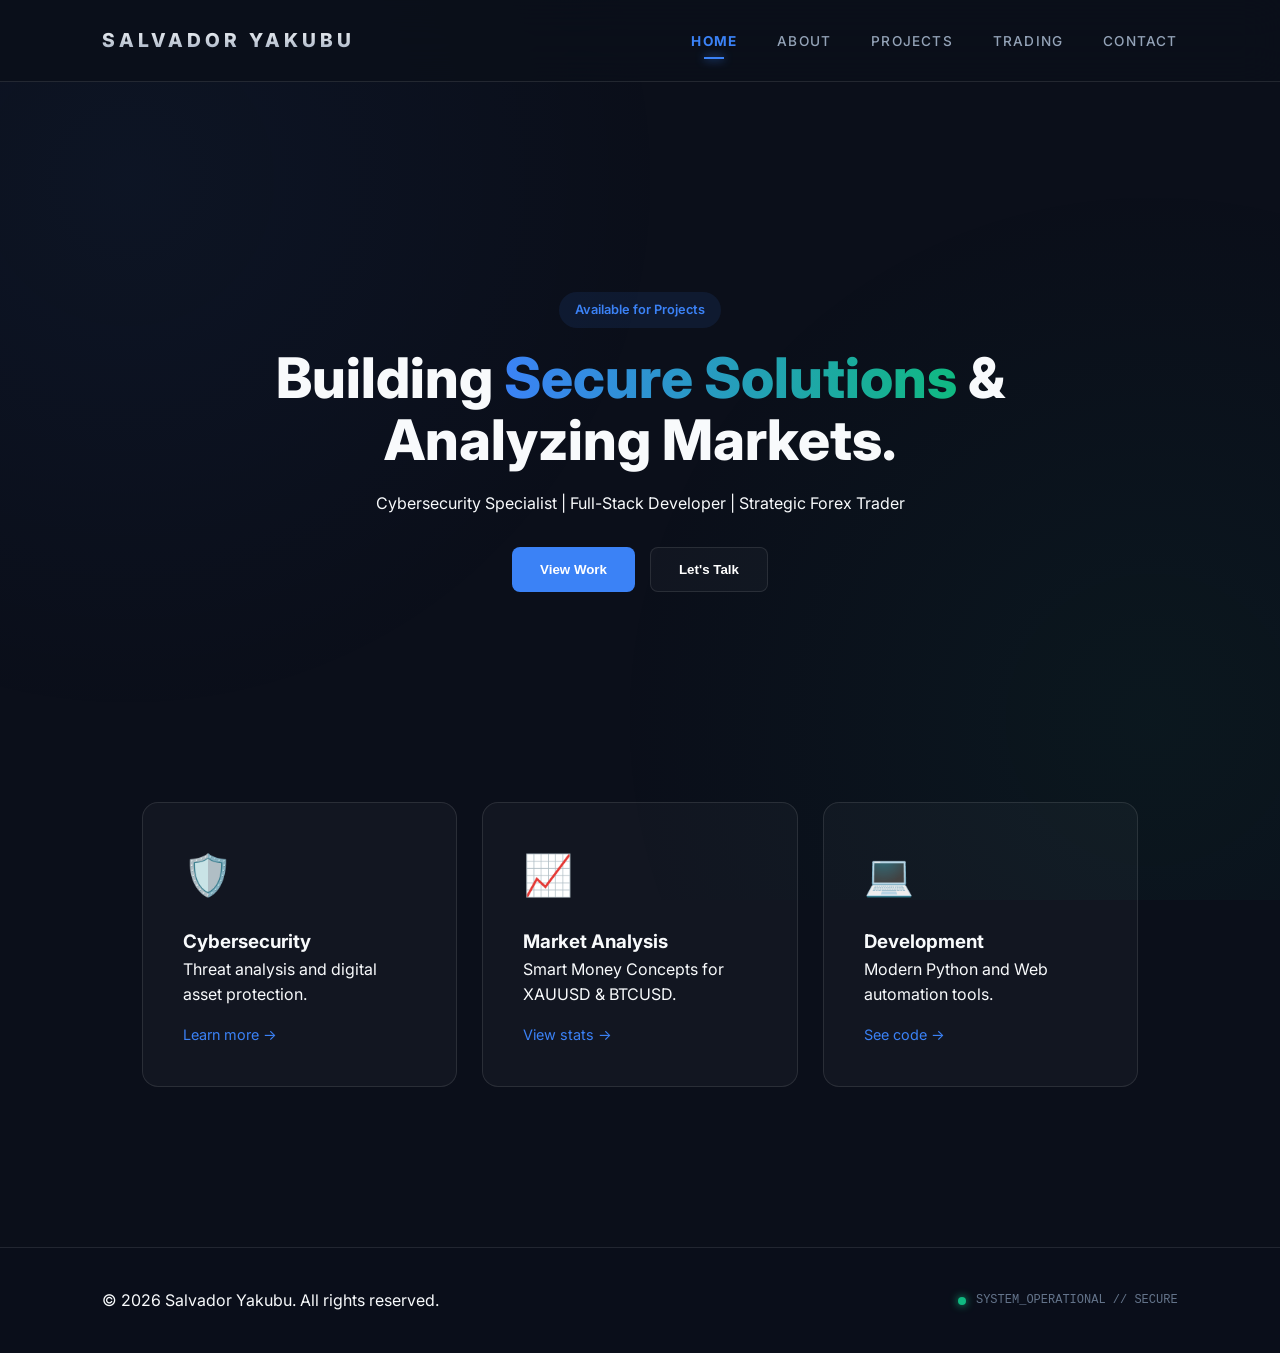
==== index.html @ 718bdae6 "Initial commit" ====
<!DOCTYPE html>
<html lang="en">
<head>
    <link rel="icon" type="image/png" href="favicon.png">
    <meta charset="UTF-8">
    <meta name="viewport" content="width=device-width, initial-scale=1.0">
    <title>Salvador Yakubu | Portfolio</title>
    
    <meta name="title" content="Salvador Yakubu | Cybersecurity & Forex Strategy">
    <meta name="description" content="Official portfolio of Salvador Yakubu. Cybersecurity student at Fed Uni Lafia, Python developer, and SMC Forex trader.">
    <meta name="keywords" content="Cybersecurity, Forex, SMC, Trading, Python, Salvador Yakubu, Federal University Lafia">
    <meta name="author" content="Salvador Yakubu">

    <meta property="og:type" content="website">
    <meta property="og:url" content="https://salvadoryakubu.github.io/">
    <meta property="og:title" content="Salvador Yakubu | Cyber-Trader Portfolio">
    <meta property="og:description" content="Building secure systems and analyzing market liquidity.">
    <meta property="og:image" content="https://salvadoryakubu.github.io/preview-image.jpg">

    <link rel="stylesheet" href="style.css">
    <link href="https://fonts.googleapis.com/css2?family=Inter:wght@300;400;600;800&display=swap" rel="stylesheet">
</head>
<body>

<nav class="glass-nav">
    <div class="logo" onclick="window.location.href='index.html'" style="cursor:pointer">
        <span class="logo-signature">SALVADOR YAKUBU</span>
    </div> 
    <div class="nav-container">
        <ul class="nav-menu">
            <li><a href="index.html" class="nav-link active">Home</a></li>
            <li><a href="about.html" class="nav-link">About</a></li>
            <li><a href="projects.html" class="nav-link">Projects</a></li>
            <li><a href="trading.html" class="nav-link">Trading</a></li>
            <li><a href="contact.html" class="nav-link">Contact</a></li>
        </ul>
    </div>
</nav>

<header class="hero">
    <div class="hero-content">
        <div class="badge">Available for Projects</div>
        <h1>Building <span class="gradient-text">Secure Solutions</span> & Analyzing Markets.</h1>
        <p>Cybersecurity Specialist | Full-Stack Developer | Strategic Forex Trader</p>
        <div class="hero-btns">
            <button onclick="window.location.href='projects.html'" class="btn-primary">View Work</button>
            <button onclick="window.location.href='contact.html'" class="btn-secondary">Let's Talk</button>
        </div>
    </div>
</header>

<section class="services">
    <div class="container">
        <div class="service-card" onclick="window.location.href='about.html'">
            <div class="icon">🛡️</div>
            <h3>Cybersecurity</h3>
            <p>Threat analysis and digital asset protection.</p>
            <span class="learn-more">Learn more →</span>
        </div>
        <div class="service-card" onclick="window.location.href='trading.html'">
           <div class="icon">📈</div>
           <h3>Market Analysis</h3>
           <p>Smart Money Concepts for XAUUSD & BTCUSD.</p>
           <span class="learn-more">View stats →</span>
        </div>
        <div class="service-card" onclick="window.location.href='projects.html'">
            <div class="icon">💻</div>
            <h3>Development</h3>
            <p>Modern Python and Web automation tools.</p>
            <span class="learn-more">See code →</span>
        </div>
    </div>
</section>

<footer>
    <div class="footer-content">
        <p>&copy; 2026 Salvador Yakubu. All rights reserved.</p>
        <div class="system-status">
            <span class="status-indicator"></span>
            <span class="status-text">SYSTEM_OPERATIONAL // SECURE</span>
        </div>
    </div>
</footer>

<script src="script.js"></script>
</body>
</html>
---- style.css ----
/* ==========================================================================
   1. CORE VARIABLES & RESET
   ========================================================================== */
:root {
    --primary: #3b82f6; /* Modern Blue */
    --accent: #10b981;  /* Trading Green */
    --bg: #0b0f1a;
    --text: #f8fafc;
    --glass: rgba(255, 255, 255, 0.03);
    --border: rgba(255, 255, 255, 0.1);
}

* { 
    margin: 0; 
    padding: 0; 
    box-sizing: border-box; 
}

body {
    background: var(--bg);
    color: var(--text);
    font-family: 'Inter', sans-serif;
    line-height: 1.6;
    overflow-x: hidden;
}

/* Sophisticated Background Gradient */
body::before {
    content: "";
    position: fixed;
    top: 0; left: 0; width: 100%; height: 100%;
    background: radial-gradient(circle at 10% 20%, rgba(59, 130, 246, 0.05) 0%, transparent 40%),
                radial-gradient(circle at 90% 80%, rgba(16, 185, 129, 0.05) 0%, transparent 40%);
    z-index: -1;
}
/* ==========================================================================
   2. REFINED MINIMALIST NAVIGATION (The "Cool" Version)
   ========================================================================== */
.glass-nav {
    display: flex; 
    justify-content: space-between; 
    align-items: center;
    padding: 20px 8%; 
    background: rgba(11, 15, 26, 0.8);
    backdrop-filter: blur(20px); 
    border-bottom: 1px solid var(--border);
    position: sticky; 
    top: 0; 
    z-index: 1000;
}
/* Update these in your style.css */

.logo {
    display: flex;
    align-items: center;
    padding: 5px 0;
    cursor: pointer;
}

.brand-logo {
    /* Increase height from 40px to 60px or 70px */
    height: 65px; 
    width: auto;
    display: block;
    object-fit: contain;
    /* This ensures no hidden black backgrounds from the browser */
    background: transparent !important; 
    transition: transform 0.3s ease;
}

.brand-logo:hover {
    transform: scale(1.1);
    filter: drop-shadow(0 0 10px rgba(59, 130, 246, 0.5));
}
.nav-menu {
    display: flex;
    gap: 40px; /* Increased spacing for that organized feel */
    list-style: none;
    align-items: center;
}

.nav-link {
    text-decoration: none;
    color: #94a3b8;
    font-size: 0.85rem;
    font-weight: 500;
    letter-spacing: 1.2px; /* Professional author spacing */
    text-transform: uppercase;
    position: relative;
    padding: 10px 0;
    transition: 0.3s ease;
}

.nav-link:hover {
    color: var(--text);
}

/* The Cool Active Indicator */
.nav-link::after {
    content: "";
    position: absolute;
    bottom: 0;
    left: 50%;
    width: 0;
    height: 2px;
    background: var(--primary);
    box-shadow: 0 0 10px var(--primary);
    transition: 0.3s ease;
    transform: translateX(-50%);
}

.nav-link.active {
    color: var(--primary);
    font-weight: 700;
}

.nav-link.active::after {
    width: 20px; /* Small, sharp indicator instead of a big button */
}

/* ==========================================================================
   UPDATED RESPONSIVE NAV (Mobile Fix)
   ========================================================================== */
@media (max-width: 768px) {
    .glass-nav {
        padding: 15px 5%;
    }
    .nav-menu {
        gap: 20px;
    }
    .nav-link {
        font-size: 0.7rem;
        letter-spacing: 0.5px;
    }
}
/* ==========================================================================
   3. HERO & GLOBAL COMPONENTS
   ========================================================================== */
.hero { height: 80vh; display: flex; align-items: center; justify-content: center; text-align: center; }
.hero-content { max-width: 800px; padding: 0 20px; }

.badge { 
    background: rgba(59, 130, 246, 0.1); color: var(--primary);
    padding: 8px 16px; border-radius: 20px; font-size: 0.8rem;
    display: inline-block; margin-bottom: 20px; font-weight: 600;
}

h1 { font-size: 3.5rem; line-height: 1.1; margin-bottom: 20px; font-weight: 800; }
.gradient-text { background: linear-gradient(90deg, #3b82f6, #10b981); -webkit-background-clip: text; -webkit-text-fill-color: transparent; }

.hero-btns { display: flex; gap: 15px; justify-content: center; margin-top: 30px; }
button { padding: 14px 28px; border-radius: 8px; font-weight: 600; cursor: pointer; transition: 0.3s; border: none; }

.btn-primary { background: var(--primary); color: white; }
.btn-primary:hover { transform: translateY(-3px); box-shadow: 0 10px 20px rgba(59, 130, 246, 0.3); }
.btn-secondary { background: var(--glass); color: white; border: 1px solid var(--border); }

/* Container & Header Basics */
.container { max-width: 1200px; margin: 0 auto; padding: 0 5%; }
.subpage .container { padding: 60px 5%; }
.page-header { text-align: center; margin-bottom: 50px; }

/* ==========================================================================
   4. SERVICES SECTION
   ========================================================================== */
.services .container { 
    display: grid; grid-template-columns: repeat(auto-fit, minmax(280px, 1fr)); 
    gap: 25px; padding: 0 8% 100px; 
}

.service-card {
    background: var(--glass); border: 1px solid var(--border);
    padding: 40px; border-radius: 16px; cursor: pointer; transition: 0.3s;
}

.service-card:hover { 
    background: rgba(255, 255, 255, 0.05); 
    border-color: var(--primary);
    transform: translateY(-5px);
}

.icon { font-size: 2.5rem; margin-bottom: 20px; }
.learn-more { color: var(--primary); font-size: 0.9rem; margin-top: 15px; display: block; }

/* ==========================================================================
   5. TRADING SECTION
   ========================================================================== */
.trading-grid {
    display: grid;
    grid-template-columns: 2fr 1fr;
    gap: 30px;
}

.chart-card, .strategy-card {
    background: var(--glass);
    border: 1px solid var(--border);
    border-radius: 16px;
    padding: 20px;
    backdrop-filter: blur(10px);
}

.card-header {
    display: flex;
    justify-content: space-between;
    align-items: center;
    margin-bottom: 15px;
}

.status-dot {
    height: 10px; width: 10px;
    background-color: var(--accent);
    border-radius: 50%;
    box-shadow: 0 0 10px var(--accent);
}

.strategy-list { list-style: none; margin: 25px 0; }
.strategy-list li {
    padding: 15px 0;
    border-bottom: 1px solid var(--border);
    display: flex; align-items: center; gap: 15px;
}

.strategy-list li span { color: var(--primary); font-weight: 800; font-size: 0.8rem; }

/* ==========================================================================
   6. ABOUT SECTION (Timeline, Skills, Info)
   ========================================================================== */
.about-hero { text-align: center; max-width: 900px; margin: 0 auto 60px; }
.lead { font-size: 1.2rem; color: #94a3b8; margin-top: 20px; }

.about-grid { display: grid; grid-template-columns: 1fr 1fr; gap: 40px; margin-top: 50px; }

.info-card {
    background: var(--glass); border: 1px solid var(--border);
    padding: 40px; border-radius: 20px; backdrop-filter: blur(10px);
}

.timeline-item {
    margin-bottom: 30px; padding-left: 20px;
    border-left: 2px solid var(--primary); position: relative;
}

.year { display: block; color: var(--primary); font-weight: 800; font-size: 0.9rem; margin-bottom: 5px; }

.skill-tags { display: flex; flex-wrap: wrap; gap: 10px; margin: 25px 0; }
.tag {
    background: rgba(59, 130, 246, 0.1); color: var(--primary);
    padding: 6px 14px; border-radius: 50px; font-size: 0.85rem;
    font-weight: 600; border: 1px solid rgba(59, 130, 246, 0.2);
}

/* ==========================================================================
   7. PROJECTS SECTION (Detailed Cards & 3D Book)
   ========================================================================== */
.projects-container { display: flex; flex-direction: column; gap: 80px; margin-top: 50px; }

.project-detailed-card {
    display: flex; align-items: center; gap: 50px;
    background: var(--glass); border: 1px solid var(--border);
    border-radius: 24px; padding: 50px; overflow: hidden;
}

.project-detailed-card.reversed { flex-direction: row-reverse; }
.project-info { flex: 1; }
.category { color: var(--primary); text-transform: uppercase; font-weight: 800; font-size: 0.75rem; letter-spacing: 1px; display: block; margin-bottom: 10px; }

.tech-stack { display: flex; gap: 10px; margin: 20px 0; }
.tech-stack span { background: rgba(255,255,255,0.05); padding: 5px 12px; border-radius: 5px; font-size: 0.8rem; border: 1px solid var(--border); }

/* Visual Elements & Charts */
.project-visual {
    flex: 1; background: #000; border-radius: 12px; padding: 20px;
    border: 1px solid var(--border); font-family: 'Courier New', monospace; color: var(--accent);
}

.code-snippet pre { font-size: 0.9rem; color: #10b981; }

.chart-preview { display: flex; align-items: flex-end; gap: 10px; height: 150px; justify-content: center; }
.bar { width: 20px; border-radius: 3px; }
.bar.green { background: var(--accent); }
.bar.red { background: #ef4444; }

/* 3D Book Mockup */
.book-mockup { position: relative; width: 200px; height: 300px; perspective: 1000px; margin: 0 auto; }
.main-cover {
    width: 100%; height: 100%; border-radius: 4px 10px 10px 4px;
    box-shadow: 15px 15px 30px rgba(0, 0, 0, 0.5);
    transform: rotateY(-20deg); transition: transform 0.5s ease; object-fit: cover;
}
.book-mockup:hover .main-cover { transform: rotateY(-5deg); }
.book-spine {
    position: absolute; width: 30px; height: 100%; background: #1a1a1a;
    left: 0; transform: rotateY(-90deg) translateZ(15px); border-radius: 2px;
}

/* ==========================================================================
   8. CONTACT & SOCIAL ECOSYSTEM
   ========================================================================== */
.contact-wrapper { display: grid; grid-template-columns: 1.2fr 1fr; gap: 80px; align-items: center; margin-top: 50px; }
.contact-info h1 { font-size: 3rem; margin-bottom: 20px; }

.info-details { margin-top: 40px; display: flex; flex-direction: column; gap: 30px; }
.info-item { display: flex; gap: 20px; align-items: center; }
.info-item .icon {
    font-size: 1.5rem; background: var(--glass); padding: 15px;
    border-radius: 12px; border: 1px solid var(--border);
}

/* Forms */
.contact-card { background: var(--glass); border: 1px solid var(--border); padding: 40px; border-radius: 24px; backdrop-filter: blur(20px); }
.input-group { margin-bottom: 20px; display: flex; flex-direction: column; gap: 8px; }
.input-group label { font-size: 0.85rem; font-weight: 600; color: #94a3b8; }

input, select, textarea {
    background: rgba(255, 255, 255, 0.03); border: 1px solid var(--border);
    padding: 14px; border-radius: 8px; color: white; transition: 0.3s;
}
input:focus, textarea:focus { outline: none; border-color: var(--primary); background: rgba(255, 255, 255, 0.07); }

/* Social Links & Grid */
.communication-grid { display: grid; grid-template-columns: 1fr 1fr; gap: 20px; margin-bottom: 40px; }
.info-item-link {
    display: flex; gap: 15px; align-items: center; text-decoration: none;
    background: var(--glass); padding: 15px; border-radius: 12px; border: 1px solid var(--border); transition: 0.3s;
}
.info-item-link:hover { border-color: var(--primary); background: rgba(59, 130, 246, 0.08); transform: translateY(-3px); }

.social-grid { display: flex; flex-wrap: wrap; gap: 12px; }
.social-tag {
    text-decoration: none; color: white; background: var(--glass); border: 1px solid var(--border);
    padding: 8px 18px; border-radius: 50px; font-size: 0.85rem; transition: 0.3s;
}
.social-tag:hover { background: var(--primary); box-shadow: 0 0 15px rgba(59, 130, 246, 0.4); }

.social-links { display: flex; justify-content: center; gap: 25px; margin-top: 20px; flex-wrap: wrap; }
.social-icon { font-size: 1.6rem; color: var(--primary); transition: 0.3s; }
.social-icon:hover { color: #fff; transform: translateY(-3px); }

/* ==========================================================================
   9. FOOTER & TICKER
   ========================================================================== */
footer { padding: 40px 8%; border-top: 1px solid var(--border); margin-top: 60px; background: rgba(11, 15, 26, 0.5); }
.footer-content { display: flex; justify-content: space-between; align-items: center; flex-wrap: wrap; gap: 20px; }

.system-status { display: flex; align-items: center; gap: 10px; font-family: monospace; font-size: 0.75rem; color: #64748b; }
.status-indicator {
    width: 8px; height: 8px; background: var(--accent); border-radius: 50%;
    box-shadow: 0 0 8px var(--accent); animation: blink 1.5s infinite;
}
@keyframes blink { 0%, 100% { opacity: 1; } 50% { opacity: 0.2; } }

.ticker-wrap {
    width: 100%; overflow: hidden; background: rgba(11, 15, 26, 0.8);
    border-bottom: 1px solid var(--border); backdrop-filter: blur(10px);
    position: sticky; top: 75px; z-index: 99;
}
.tradingview-widget-container { height: 46px !important; }

/* ==========================================================================
   10. CONSOLIDATED RESPONSIVE DESIGN (Media Queries)
   ========================================================================== */
@media (max-width: 950px) {
    .contact-wrapper { grid-template-columns: 1fr; gap: 50px; }
}

@media (max-width: 900px) {
    .trading-grid { grid-template-columns: 1fr; }
    .project-detailed-card, .project-detailed-card.reversed { flex-direction: column; padding: 30px; }
    h1 { font-size: 2.5rem; }
}

@media (max-width: 800px) {
    .about-grid { grid-template-columns: 1fr; }
}

@media (max-width: 768px) {
    .glass-nav { flex-direction: column; padding: 15px 10px; gap: 15px; }
    .nav-menu { flex-wrap: wrap; justify-content: center; gap: 8px; width: 100%; }
    .nav-btn { flex-grow: 1; text-align: center; font-size: 0.75rem; padding: 10px 14px; }
    .about-hero-flex { flex-direction: column; text-align: center; }
    .about-photo-container { max-width: 250px; margin: 0 auto; }
}

@media (max-width: 600px) {
    .communication-grid { grid-template-columns: 1fr; }
    .footer-content { flex-direction: column; text-align: center; }
}
/* Mature Professional Logo */
.logo-signature {
    font-family: 'Inter', sans-serif;
    font-weight: 800;
    font-size: 1.2rem;
    letter-spacing: 4px; /* Increased spacing for a high-end look */
    text-transform: uppercase;
    color: #ffffff;
    background: linear-gradient(180deg, #FFFFFF 0%, #94a3b8 100%);
    -webkit-background-clip: text;
    -webkit-text-fill-color: transparent;
    position: relative;
    transition: all 0.4s cubic-bezier(0.4, 0, 0.2, 1);
}

.logo-signature::after {
    display: inline-block;
    content: '';
    position: absolute;
    bottom: -4px;
    left: 0;
    width: 0;
    height: 1px;
    background: var(--primary); /* Your brand blue */
    transition: width 0.4s ease;
}

.logo:hover .logo-signature {
    letter-spacing: 6px; /* Subtle expansion effect on hover */
    filter: drop-shadow(0 0 15px rgba(255, 255, 255, 0.2));
}

.logo:hover .logo-signature::after {
    width: 100%; /* Underline grows on hover */
}
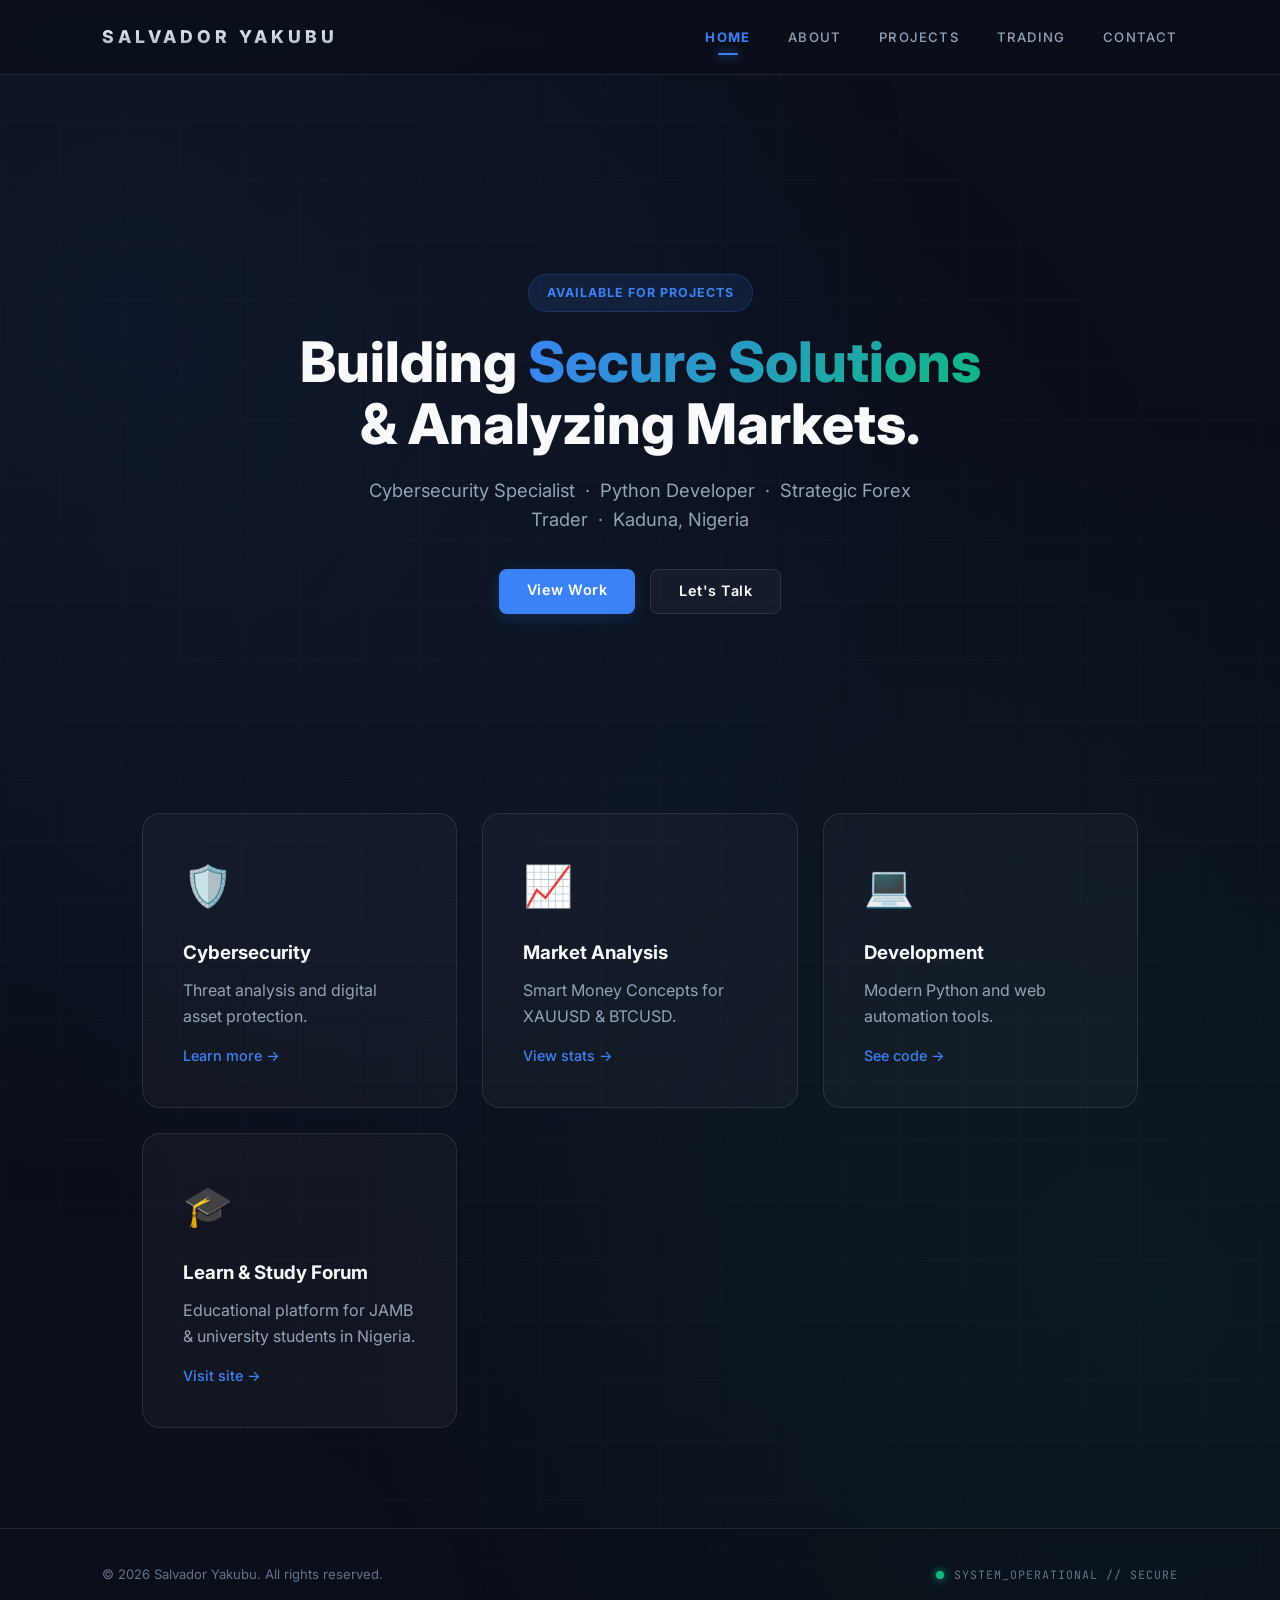
==== commit 9deb417c: "updated" ====
--- a/index.html
+++ b/index.html
@@ -1,32 +1,128 @@
 <!DOCTYPE html>
 <html lang="en">
 <head>
-    <link rel="icon" type="image/png" href="favicon.png">
+    <!-- ====== ESSENTIAL META ====== -->
     <meta charset="UTF-8">
     <meta name="viewport" content="width=device-width, initial-scale=1.0">
-    <title>Salvador Yakubu | Portfolio</title>
-    
-    <meta name="title" content="Salvador Yakubu | Cybersecurity & Forex Strategy">
-    <meta name="description" content="Official portfolio of Salvador Yakubu. Cybersecurity student at Fed Uni Lafia, Python developer, and SMC Forex trader.">
-    <meta name="keywords" content="Cybersecurity, Forex, SMC, Trading, Python, Salvador Yakubu, Federal University Lafia">
+    <meta http-equiv="X-UA-Compatible" content="IE=edge">
+
+    <!-- ====== SEO META ====== -->
+    <title>Salvador Yakubu | Cybersecurity Student, Forex Trader & Author — Kaduna, Nigeria</title>
+    <meta name="title" content="Salvador Yakubu | Cybersecurity Student, Forex Trader & Author — Kaduna, Nigeria">
+    <meta name="description" content="Official portfolio of Salvador Yakubu — Cybersecurity student at Federal University Lafia, Python developer, SMC Forex trader, published author, and founder of Learn and Study Forum. Based in Kaduna State, Nigeria.">
+    <meta name="keywords" content="Salvador Yakubu, Salvador Yakubu Nigeria, Salvador Yakubu Kaduna, Cybersecurity Nigeria, Forex Trader Nigeria, SMC Trading, Python Developer Nigeria, Salvador Yakubu Federal University Lafia, XAUUSD, BTCUSD, Smart Money Concepts Nigeria, Understanding Forex Trading book, Learn and Study Forum, JAMB study website Nigeria">
     <meta name="author" content="Salvador Yakubu">
+    <meta name="robots" content="index, follow">
+    <link rel="canonical" href="https://salvadoryakubu-wq.github.io/Myportfolio/index.html">
 
-    <meta property="og:type" content="website">
-    <meta property="og:url" content="https://salvadoryakubu.github.io/">
-    <meta property="og:title" content="Salvador Yakubu | Cyber-Trader Portfolio">
-    <meta property="og:description" content="Building secure systems and analyzing market liquidity.">
-    <meta property="og:image" content="https://salvadoryakubu.github.io/preview-image.jpg">
+    <!-- ====== OPEN GRAPH ====== -->
+    <meta property="og:type" content="profile">
+    <meta property="og:url" content="https://salvadoryakubu-wq.github.io/Myportfolio/">
+    <meta property="og:title" content="Salvador Yakubu | Cybersecurity, Forex Trading & Education — Nigeria">
+    <meta property="og:description" content="Salvador Yakubu — Cybersecurity student at Federal University Lafia, SMC Forex trader, Python developer, published author of 'Understanding Forex Trading', and founder of Learn and Study Forum. Based in Kaduna State, Nigeria.">
+    <meta property="og:image" content="https://salvadoryakubu-wq.github.io/Myportfolio/preview-image.jpg">
+    <meta property="og:image:width" content="1200">
+    <meta property="og:image:height" content="630">
+    <meta property="og:site_name" content="Salvador Yakubu — Official Portfolio">
+    <meta property="og:locale" content="en_US">
 
+    <!-- ====== TWITTER / X CARD ====== -->
+    <meta name="twitter:card" content="summary_large_image">
+    <meta name="twitter:url" content="https://salvadoryakubu-wq.github.io/Myportfolio/">
+    <meta name="twitter:title" content="Salvador Yakubu | Cybersecurity, Forex & Education — Nigeria">
+    <meta name="twitter:description" content="Cybersecurity student, SMC Forex trader, published author & founder of Learn and Study Forum. Kaduna, Nigeria.">
+    <meta name="twitter:image" content="https://salvadoryakubu-wq.github.io/Myportfolio/preview-image.jpg">
+
+    <!-- ====== PWA / MOBILE ====== -->
+    <meta name="theme-color" content="#0b0f1a">
+    <meta name="mobile-web-app-capable" content="yes">
+    <meta name="apple-mobile-web-app-capable" content="yes">
+    <meta name="apple-mobile-web-app-status-bar-style" content="black-translucent">
+    <meta name="apple-mobile-web-app-title" content="Salvador Yakubu">
+
+    <!-- ====== FAVICON ====== -->
+    <link rel="icon" type="image/png" href="favicon.png">
+    <link rel="apple-touch-icon" href="favicon.png">
+
+    <!-- ====== PERFORMANCE: PRECONNECT ====== -->
+    <link rel="preconnect" href="https://fonts.googleapis.com">
+    <link rel="preconnect" href="https://fonts.gstatic.com" crossorigin>
+
+    <!-- ====== FONTS ====== -->
+    <link href="https://fonts.googleapis.com/css2?family=Inter:wght@300;400;600;800&family=JetBrains+Mono:wght@400;700&display=swap" rel="stylesheet">
+
+    <!-- ====== STYLESHEET ====== -->
     <link rel="stylesheet" href="style.css">
-    <link href="https://fonts.googleapis.com/css2?family=Inter:wght@300;400;600;800&display=swap" rel="stylesheet">
+
+    <!-- ====== JSON-LD SCHEMA ====== -->
+    <script type="application/ld+json">
+    {
+      "@context": "https://schema.org",
+      "@type": "Person",
+      "name": "Salvador Yakubu",
+      "alternateName": "Salvador Zidyep Yakubu",
+      "url": "https://salvadoryakubu-wq.github.io/Myportfolio/",
+      "image": "https://salvadoryakubu-wq.github.io/Myportfolio/profile.jpg",
+      "jobTitle": ["Cybersecurity Student", "Forex Trader", "Python Developer", "Published Author"],
+      "description": "Salvador Yakubu is a Cybersecurity student at Federal University Lafia, SMC Forex trader specializing in XAUUSD and BTCUSD, Python developer, and published author of 'Understanding Forex Trading' (2025). He is also the founder of Learn and Study Forum, an educational platform for JAMB and university students in Nigeria. Based in Kaduna State, Nigeria.",
+      "alumniOf": {
+        "@type": "CollegeOrUniversity",
+        "name": "Federal University, Lafia",
+        "address": {
+          "@type": "PostalAddress",
+          "addressLocality": "Lafia",
+          "addressRegion": "Nasarawa State",
+          "addressCountry": "NG"
+        }
+      },
+      "address": {
+        "@type": "PostalAddress",
+        "addressLocality": "Kaduna",
+        "addressRegion": "Kaduna State",
+        "addressCountry": "NG"
+      },
+      "nationality": "Nigerian",
+      "knowsAbout": ["Cybersecurity", "Forex Trading", "Smart Money Concepts", "Python Development", "Market Analysis", "XAUUSD", "BTCUSD"],
+      "author": {
+        "@type": "Book",
+        "name": "Understanding Forex Trading",
+        "datePublished": "2025",
+        "url": "https://selar.com/0017zf0a42"
+      },
+      "founder": {
+        "@type": "WebSite",
+        "name": "Learn and Study Forum",
+        "url": "https://learnandstudyforum.com.ng",
+        "description": "Educational website for JAMB and university students in Nigeria"
+      },
+      "sameAs": [
+        "https://www.facebook.com/salvadoryakubu329",
+        "https://www.instagram.com/salvadoryakubu707",
+        "https://www.youtube.com/@salvadoryakubu-kr3hj",
+        "https://www.tiktok.com/@salvadoryakubu",
+        "https://learnandstudyforum.com.ng"
+      ]
+    }
+    </script>
 </head>
 <body>
 
-<nav class="glass-nav">
-    <div class="logo" onclick="window.location.href='index.html'" style="cursor:pointer">
-        <span class="logo-signature">SALVADOR YAKUBU</span>
-    </div> 
-    <div class="nav-container">
+<!-- Skip Navigation (Accessibility) -->
+<a href="#main-content" class="skip-nav">Skip to main content</a>
+
+<!-- ====== NAVIGATION ====== -->
+<nav class="glass-nav" role="navigation" aria-label="Main navigation">
+    <a href="index.html" class="logo" aria-label="Salvador Yakubu — Home">
+        <span class="logo-signature">Salvador Yakubu</span>
+    </a>
+
+    <button class="nav-toggle" aria-label="Toggle navigation menu" aria-expanded="false" aria-controls="nav-menu">
+        <span></span>
+        <span></span>
+        <span></span>
+    </button>
+
+    <div class="nav-container" id="nav-menu" aria-hidden="true">
         <ul class="nav-menu">
             <li><a href="index.html" class="nav-link active">Home</a></li>
             <li><a href="about.html" class="nav-link">About</a></li>
@@ -37,51 +133,67 @@
     </div>
 </nav>
 
-<header class="hero">
+<!-- ====== HERO ====== -->
+<header class="hero" id="main-content">
     <div class="hero-content">
-        <div class="badge">Available for Projects</div>
-        <h1>Building <span class="gradient-text">Secure Solutions</span> & Analyzing Markets.</h1>
-        <p>Cybersecurity Specialist | Full-Stack Developer | Strategic Forex Trader</p>
-        <div class="hero-btns">
-            <button onclick="window.location.href='projects.html'" class="btn-primary">View Work</button>
-            <button onclick="window.location.href='contact.html'" class="btn-secondary">Let's Talk</button>
+        <div class="badge reveal">Available for Projects</div>
+        <h1 class="reveal reveal-delay-1">
+            Building <span class="gradient-text">Secure Solutions</span><br>& Analyzing Markets.
+        </h1>
+        <p class="reveal reveal-delay-2" style="color:#94a3b8; font-size:1.15rem; max-width:560px; margin:0 auto;">
+            Cybersecurity Specialist &nbsp;·&nbsp; Python Developer &nbsp;·&nbsp; Strategic Forex Trader &nbsp;·&nbsp; Kaduna, Nigeria
+        </p>
+        <div class="hero-btns reveal reveal-delay-3">
+            <a href="projects.html" class="btn-primary">View Work</a>
+            <a href="projects.html" class="btn-secondary">Let's Talk</a>
         </div>
     </div>
 </header>
 
-<section class="services">
+<!-- ====== SERVICES ====== -->
+<section class="services" aria-label="Services">
     <div class="container">
-        <div class="service-card" onclick="window.location.href='about.html'">
+        <a href="about.html" class="service-card reveal" style="text-decoration:none;color:inherit;" aria-label="Cybersecurity — Learn more">
             <div class="icon">🛡️</div>
             <h3>Cybersecurity</h3>
-            <p>Threat analysis and digital asset protection.</p>
+            <p style="color:#94a3b8; margin-top:10px;">Threat analysis and digital asset protection.</p>
             <span class="learn-more">Learn more →</span>
-        </div>
-        <div class="service-card" onclick="window.location.href='trading.html'">
-           <div class="icon">📈</div>
-           <h3>Market Analysis</h3>
-           <p>Smart Money Concepts for XAUUSD & BTCUSD.</p>
-           <span class="learn-more">View stats →</span>
-        </div>
-        <div class="service-card" onclick="window.location.href='projects.html'">
+        </a>
+        <a href="trading.html" class="service-card reveal reveal-delay-1" style="text-decoration:none;color:inherit;" aria-label="Market Analysis — View stats">
+            <div class="icon">📈</div>
+            <h3>Market Analysis</h3>
+            <p style="color:#94a3b8; margin-top:10px;">Smart Money Concepts for XAUUSD & BTCUSD.</p>
+            <span class="learn-more">View stats →</span>
+        </a>
+        <a href="projects.html" class="service-card reveal reveal-delay-2" style="text-decoration:none;color:inherit;" aria-label="Development — See code">
             <div class="icon">💻</div>
             <h3>Development</h3>
-            <p>Modern Python and Web automation tools.</p>
+            <p style="color:#94a3b8; margin-top:10px;">Modern Python and web automation tools.</p>
             <span class="learn-more">See code →</span>
-        </div>
+        </a>
+        <a href="https://learnandstudyforum.com.ng" target="_blank" rel="noopener noreferrer" class="service-card reveal reveal-delay-3" style="text-decoration:none;color:inherit;" aria-label="Learn and Study Forum — Educational platform">
+            <div class="icon">🎓</div>
+            <h3>Learn &amp; Study Forum</h3>
+            <p style="color:#94a3b8; margin-top:10px;">Educational platform for JAMB &amp; university students in Nigeria.</p>
+            <span class="learn-more">Visit site →</span>
+        </a>
     </div>
 </section>
 
-<footer>
+<!-- ====== FOOTER ====== -->
+<footer role="contentinfo">
     <div class="footer-content">
-        <p>&copy; 2026 Salvador Yakubu. All rights reserved.</p>
-        <div class="system-status">
-            <span class="status-indicator"></span>
+        <p style="font-size:0.82rem; color:#64748b;">&copy; 2026 Salvador Yakubu. All rights reserved.</p>
+        <div class="system-status" aria-label="System status: operational">
+            <span class="status-indicator" aria-hidden="true"></span>
             <span class="status-text">SYSTEM_OPERATIONAL // SECURE</span>
         </div>
     </div>
 </footer>
 
+<!-- Back to Top -->
+<button class="back-to-top" aria-label="Back to top">↑</button>
+
 <script src="script.js"></script>
 </body>
 </html>
--- a/style.css
+++ b/style.css
@@ -2,18 +2,26 @@
    1. CORE VARIABLES & RESET
    ========================================================================== */
 :root {
-    --primary: #3b82f6; /* Modern Blue */
-    --accent: #10b981;  /* Trading Green */
+    --primary: #3b82f6;
+    --accent: #10b981;
     --bg: #0b0f1a;
     --text: #f8fafc;
     --glass: rgba(255, 255, 255, 0.03);
     --border: rgba(255, 255, 255, 0.1);
-}
-
-* { 
-    margin: 0; 
-    padding: 0; 
-    box-sizing: border-box; 
+    --shadow-primary: rgba(59, 130, 246, 0.25);
+    --shadow-accent: rgba(16, 185, 129, 0.2);
+}
+
+*, *::before, *::after {
+    margin: 0;
+    padding: 0;
+    box-sizing: border-box;
+}
+
+html {
+    scroll-behavior: smooth;
+    scrollbar-width: thin;
+    scrollbar-color: var(--primary) var(--bg);
 }
 
 body {
@@ -22,59 +30,152 @@
     font-family: 'Inter', sans-serif;
     line-height: 1.6;
     overflow-x: hidden;
-}
-
-/* Sophisticated Background Gradient */
+    animation: pageFadeIn 0.5s ease both;
+}
+
+/* Custom Scrollbar */
+::-webkit-scrollbar { width: 4px; }
+::-webkit-scrollbar-track { background: var(--bg); }
+::-webkit-scrollbar-thumb { background: var(--primary); border-radius: 10px; }
+::-webkit-scrollbar-thumb:hover { background: #60a5fa; }
+
+/* Page Load Animation */
+@keyframes pageFadeIn {
+    from { opacity: 0; transform: translateY(12px); }
+    to   { opacity: 1; transform: translateY(0); }
+}
+
+/* Atmospheric Background */
 body::before {
     content: "";
     position: fixed;
-    top: 0; left: 0; width: 100%; height: 100%;
-    background: radial-gradient(circle at 10% 20%, rgba(59, 130, 246, 0.05) 0%, transparent 40%),
-                radial-gradient(circle at 90% 80%, rgba(16, 185, 129, 0.05) 0%, transparent 40%);
+    inset: 0;
+    background:
+        radial-gradient(ellipse at 10% 20%, rgba(59, 130, 246, 0.07) 0%, transparent 50%),
+        radial-gradient(ellipse at 90% 80%, rgba(16, 185, 129, 0.06) 0%, transparent 50%),
+        radial-gradient(ellipse at 50% 50%, rgba(59, 130, 246, 0.03) 0%, transparent 70%);
+    z-index: -2;
+    pointer-events: none;
+}
+
+/* Subtle Grid Texture */
+body::after {
+    content: "";
+    position: fixed;
+    inset: 0;
+    background-image:
+        linear-gradient(rgba(255, 255, 255, 0.015) 1px, transparent 1px),
+        linear-gradient(90deg, rgba(255, 255, 255, 0.015) 1px, transparent 1px);
+    background-size: 60px 60px;
     z-index: -1;
-}
-/* ==========================================================================
-   2. REFINED MINIMALIST NAVIGATION (The "Cool" Version)
+    pointer-events: none;
+}
+
+/* ==========================================================================
+   2. ACCESSIBILITY
+   ========================================================================== */
+.skip-nav {
+    position: absolute;
+    top: -100%;
+    left: 20px;
+    background: var(--primary);
+    color: #fff;
+    padding: 10px 20px;
+    border-radius: 0 0 8px 8px;
+    font-weight: 700;
+    z-index: 9999;
+    text-decoration: none;
+    transition: top 0.2s;
+}
+.skip-nav:focus { top: 0; }
+
+:focus-visible {
+    outline: 2px solid var(--primary);
+    outline-offset: 3px;
+    border-radius: 4px;
+}
+
+/* ==========================================================================
+   3. SCROLL REVEAL ANIMATION
+   ========================================================================== */
+.reveal {
+    opacity: 0;
+    transform: translateY(30px);
+    transition: opacity 0.75s cubic-bezier(0.2, 1, 0.3, 1),
+                transform 0.75s cubic-bezier(0.2, 1, 0.3, 1);
+}
+.reveal.visible {
+    opacity: 1;
+    transform: translateY(0);
+}
+.reveal-delay-1 { transition-delay: 0.1s; }
+.reveal-delay-2 { transition-delay: 0.2s; }
+.reveal-delay-3 { transition-delay: 0.3s; }
+
+/* ==========================================================================
+   4. NAVIGATION
    ========================================================================== */
 .glass-nav {
-    display: flex; 
-    justify-content: space-between; 
-    align-items: center;
-    padding: 20px 8%; 
-    background: rgba(11, 15, 26, 0.8);
-    backdrop-filter: blur(20px); 
+    display: flex;
+    justify-content: space-between;
+    align-items: center;
+    padding: 18px 8%;
+    background: rgba(11, 15, 26, 0.85);
+    backdrop-filter: blur(24px);
+    -webkit-backdrop-filter: blur(24px);
     border-bottom: 1px solid var(--border);
-    position: sticky; 
-    top: 0; 
+    position: sticky;
+    top: 0;
     z-index: 1000;
-}
-/* Update these in your style.css */
+    transition: background 0.3s ease;
+}
+.glass-nav.scrolled {
+    background: rgba(11, 15, 26, 0.97);
+    box-shadow: 0 4px 30px rgba(0, 0, 0, 0.4);
+}
 
 .logo {
     display: flex;
     align-items: center;
     padding: 5px 0;
     cursor: pointer;
-}
-
-.brand-logo {
-    /* Increase height from 40px to 60px or 70px */
-    height: 65px; 
-    width: auto;
-    display: block;
-    object-fit: contain;
-    /* This ensures no hidden black backgrounds from the browser */
-    background: transparent !important; 
-    transition: transform 0.3s ease;
-}
-
-.brand-logo:hover {
-    transform: scale(1.1);
-    filter: drop-shadow(0 0 10px rgba(59, 130, 246, 0.5));
-}
+    text-decoration: none;
+    flex-shrink: 0;
+}
+
+.logo-signature {
+    font-family: 'Inter', sans-serif;
+    font-weight: 800;
+    font-size: 1.1rem;
+    letter-spacing: 4px;
+    text-transform: uppercase;
+    background: linear-gradient(180deg, #FFFFFF 0%, #94a3b8 100%);
+    -webkit-background-clip: text;
+    -webkit-text-fill-color: transparent;
+    background-clip: text;
+    position: relative;
+    transition: letter-spacing 0.4s cubic-bezier(0.4, 0, 0.2, 1);
+}
+
+.logo-signature::after {
+    content: '';
+    position: absolute;
+    bottom: -4px;
+    left: 0;
+    width: 0;
+    height: 1px;
+    background: var(--primary);
+    transition: width 0.4s ease;
+}
+.logo:hover .logo-signature { letter-spacing: 6px; }
+.logo:hover .logo-signature::after { width: 100%; }
+
+/* Nav Menu */
+.nav-container { display: flex; align-items: center; }
+
 .nav-menu {
     display: flex;
-    gap: 40px; /* Increased spacing for that organized feel */
+    gap: 38px;
     list-style: none;
     align-items: center;
 }
@@ -82,20 +183,16 @@
 .nav-link {
     text-decoration: none;
     color: #94a3b8;
-    font-size: 0.85rem;
+    font-size: 0.82rem;
     font-weight: 500;
-    letter-spacing: 1.2px; /* Professional author spacing */
+    letter-spacing: 1.2px;
     text-transform: uppercase;
     position: relative;
     padding: 10px 0;
-    transition: 0.3s ease;
-}
-
-.nav-link:hover {
-    color: var(--text);
-}
-
-/* The Cool Active Indicator */
+    transition: color 0.3s ease;
+}
+.nav-link:hover { color: var(--text); }
+
 .nav-link::after {
     content: "";
     position: absolute;
@@ -105,96 +202,174 @@
     height: 2px;
     background: var(--primary);
     box-shadow: 0 0 10px var(--primary);
-    transition: 0.3s ease;
+    transition: width 0.3s ease;
     transform: translateX(-50%);
-}
-
+    border-radius: 2px;
+}
 .nav-link.active {
     color: var(--primary);
     font-weight: 700;
 }
-
-.nav-link.active::after {
-    width: 20px; /* Small, sharp indicator instead of a big button */
-}
-
-/* ==========================================================================
-   UPDATED RESPONSIVE NAV (Mobile Fix)
-   ========================================================================== */
-@media (max-width: 768px) {
-    .glass-nav {
-        padding: 15px 5%;
-    }
-    .nav-menu {
-        gap: 20px;
-    }
-    .nav-link {
-        font-size: 0.7rem;
-        letter-spacing: 0.5px;
-    }
-}
-/* ==========================================================================
-   3. HERO & GLOBAL COMPONENTS
-   ========================================================================== */
-.hero { height: 80vh; display: flex; align-items: center; justify-content: center; text-align: center; }
-.hero-content { max-width: 800px; padding: 0 20px; }
-
-.badge { 
-    background: rgba(59, 130, 246, 0.1); color: var(--primary);
-    padding: 8px 16px; border-radius: 20px; font-size: 0.8rem;
-    display: inline-block; margin-bottom: 20px; font-weight: 600;
+.nav-link.active::after { width: 20px; }
+
+/* Hamburger Button */
+.nav-toggle {
+    display: none;
+    flex-direction: column;
+    gap: 5px;
+    background: none;
+    border: none;
+    cursor: pointer;
+    padding: 8px;
+    border-radius: 8px;
+    transition: background 0.2s;
+    z-index: 1001;
+    flex-shrink: 0;
+}
+.nav-toggle:hover { background: rgba(255,255,255,0.05); }
+.nav-toggle span {
+    display: block;
+    width: 22px;
+    height: 2px;
+    background: var(--text);
+    border-radius: 2px;
+    transition: transform 0.35s ease, opacity 0.25s ease, width 0.3s ease;
+    transform-origin: center;
+}
+.nav-toggle.active span:nth-child(1) { transform: translateY(7px) rotate(45deg); }
+.nav-toggle.active span:nth-child(2) { opacity: 0; transform: scaleX(0); }
+.nav-toggle.active span:nth-child(3) { transform: translateY(-7px) rotate(-45deg); }
+
+/* ==========================================================================
+   5. HERO & GLOBAL COMPONENTS
+   ========================================================================== */
+.hero {
+    min-height: 82vh;
+    display: flex;
+    align-items: center;
+    justify-content: center;
+    text-align: center;
+    padding: 60px 20px;
+}
+.hero-content { max-width: 820px; padding: 0 20px; }
+
+.badge {
+    background: rgba(59, 130, 246, 0.12);
+    color: var(--primary);
+    padding: 8px 18px;
+    border-radius: 50px;
+    font-size: 0.78rem;
+    display: inline-block;
+    margin-bottom: 20px;
+    font-weight: 700;
+    letter-spacing: 1px;
+    border: 1px solid rgba(59, 130, 246, 0.2);
+    text-transform: uppercase;
 }
 
 h1 { font-size: 3.5rem; line-height: 1.1; margin-bottom: 20px; font-weight: 800; }
-.gradient-text { background: linear-gradient(90deg, #3b82f6, #10b981); -webkit-background-clip: text; -webkit-text-fill-color: transparent; }
-
-.hero-btns { display: flex; gap: 15px; justify-content: center; margin-top: 30px; }
-button { padding: 14px 28px; border-radius: 8px; font-weight: 600; cursor: pointer; transition: 0.3s; border: none; }
-
-.btn-primary { background: var(--primary); color: white; }
-.btn-primary:hover { transform: translateY(-3px); box-shadow: 0 10px 20px rgba(59, 130, 246, 0.3); }
-.btn-secondary { background: var(--glass); color: white; border: 1px solid var(--border); }
-
-/* Container & Header Basics */
+
+.gradient-text {
+    background: linear-gradient(135deg, #3b82f6 0%, #10b981 100%);
+    -webkit-background-clip: text;
+    -webkit-text-fill-color: transparent;
+    background-clip: text;
+}
+
+.hero-btns { display: flex; gap: 15px; justify-content: center; margin-top: 35px; flex-wrap: wrap; }
+
+/* Buttons */
+button, .btn-primary, .btn-secondary {
+    font-family: 'Inter', sans-serif;
+    padding: 14px 28px;
+    border-radius: 8px;
+    font-weight: 600;
+    cursor: pointer;
+    transition: all 0.3s ease;
+    border: none;
+    font-size: 0.9rem;
+    letter-spacing: 0.5px;
+    text-decoration: none;
+    display: inline-block;
+    line-height: 1;
+}
+
+.btn-primary {
+    background: var(--primary);
+    color: white;
+    box-shadow: 0 4px 15px rgba(59, 130, 246, 0.2);
+}
+.btn-primary:hover {
+    transform: translateY(-3px);
+    box-shadow: 0 12px 28px rgba(59, 130, 246, 0.35);
+    background: #2563eb;
+}
+.btn-primary:active { transform: translateY(-1px); }
+
+.btn-secondary {
+    background: rgba(255,255,255,0.04);
+    color: white;
+    border: 1px solid var(--border);
+}
+.btn-secondary:hover {
+    background: rgba(255,255,255,0.08);
+    border-color: rgba(255,255,255,0.25);
+    transform: translateY(-3px);
+}
+
+/* Container */
 .container { max-width: 1200px; margin: 0 auto; padding: 0 5%; }
 .subpage .container { padding: 60px 5%; }
-.page-header { text-align: center; margin-bottom: 50px; }
-
-/* ==========================================================================
-   4. SERVICES SECTION
-   ========================================================================== */
-.services .container { 
-    display: grid; grid-template-columns: repeat(auto-fit, minmax(280px, 1fr)); 
-    gap: 25px; padding: 0 8% 100px; 
+.page-header { text-align: center; margin-bottom: 60px; }
+
+/* ==========================================================================
+   6. SERVICES SECTION
+   ========================================================================== */
+.services .container {
+    display: grid;
+    grid-template-columns: repeat(auto-fit, minmax(280px, 1fr));
+    gap: 25px;
+    padding: 0 8% 100px;
 }
 
 .service-card {
-    background: var(--glass); border: 1px solid var(--border);
-    padding: 40px; border-radius: 16px; cursor: pointer; transition: 0.3s;
-}
-
-.service-card:hover { 
-    background: rgba(255, 255, 255, 0.05); 
-    border-color: var(--primary);
-    transform: translateY(-5px);
-}
-
-.icon { font-size: 2.5rem; margin-bottom: 20px; }
-.learn-more { color: var(--primary); font-size: 0.9rem; margin-top: 15px; display: block; }
-
-/* ==========================================================================
-   5. TRADING SECTION
-   ========================================================================== */
-.trading-grid {
-    display: grid;
-    grid-template-columns: 2fr 1fr;
-    gap: 30px;
-}
+    background: var(--glass);
+    border: 1px solid var(--border);
+    padding: 40px;
+    border-radius: 18px;
+    cursor: pointer;
+    transition: all 0.35s cubic-bezier(0.2, 1, 0.3, 1);
+    position: relative;
+    overflow: hidden;
+}
+.service-card::before {
+    content: '';
+    position: absolute;
+    inset: 0;
+    background: radial-gradient(circle at 50% 0%, rgba(59, 130, 246, 0.06) 0%, transparent 70%);
+    opacity: 0;
+    transition: opacity 0.35s ease;
+}
+.service-card:hover {
+    background: rgba(255, 255, 255, 0.05);
+    border-color: rgba(59, 130, 246, 0.4);
+    transform: translateY(-6px);
+    box-shadow: 0 20px 40px rgba(0,0,0,0.3), 0 0 0 1px rgba(59, 130, 246, 0.1);
+}
+.service-card:hover::before { opacity: 1; }
+
+.icon { font-size: 2.5rem; margin-bottom: 20px; display: block; }
+.learn-more { color: var(--primary); font-size: 0.9rem; margin-top: 15px; display: block; font-weight: 500; }
+
+/* ==========================================================================
+   7. TRADING SECTION
+   ========================================================================== */
+.trading-grid { display: grid; grid-template-columns: 2fr 1fr; gap: 30px; }
 
 .chart-card, .strategy-card {
     background: var(--glass);
     border: 1px solid var(--border);
-    border-radius: 16px;
+    border-radius: 18px;
     padding: 20px;
     backdrop-filter: blur(10px);
 }
@@ -207,23 +382,26 @@
 }
 
 .status-dot {
-    height: 10px; width: 10px;
+    height: 9px; width: 9px;
     background-color: var(--accent);
     border-radius: 50%;
     box-shadow: 0 0 10px var(--accent);
+    animation: blink 2s infinite;
 }
 
 .strategy-list { list-style: none; margin: 25px 0; }
 .strategy-list li {
     padding: 15px 0;
     border-bottom: 1px solid var(--border);
-    display: flex; align-items: center; gap: 15px;
-}
-
+    display: flex;
+    align-items: center;
+    gap: 15px;
+    font-size: 0.9rem;
+}
 .strategy-list li span { color: var(--primary); font-weight: 800; font-size: 0.8rem; }
 
 /* ==========================================================================
-   6. ABOUT SECTION (Timeline, Skills, Info)
+   8. ABOUT SECTION
    ========================================================================== */
 .about-hero { text-align: center; max-width: 900px; margin: 0 auto 60px; }
 .lead { font-size: 1.2rem; color: #94a3b8; margin-top: 20px; }
@@ -231,133 +409,372 @@
 .about-grid { display: grid; grid-template-columns: 1fr 1fr; gap: 40px; margin-top: 50px; }
 
 .info-card {
-    background: var(--glass); border: 1px solid var(--border);
-    padding: 40px; border-radius: 20px; backdrop-filter: blur(10px);
+    background: var(--glass);
+    border: 1px solid var(--border);
+    padding: 40px;
+    border-radius: 20px;
+    backdrop-filter: blur(10px);
+    transition: border-color 0.3s ease, box-shadow 0.3s ease;
+}
+.info-card:hover {
+    border-color: rgba(59, 130, 246, 0.3);
+    box-shadow: 0 10px 30px rgba(0,0,0,0.2);
 }
 
 .timeline-item {
-    margin-bottom: 30px; padding-left: 20px;
-    border-left: 2px solid var(--primary); position: relative;
-}
-
-.year { display: block; color: var(--primary); font-weight: 800; font-size: 0.9rem; margin-bottom: 5px; }
+    margin-bottom: 30px;
+    padding-left: 20px;
+    border-left: 2px solid rgba(59, 130, 246, 0.4);
+    position: relative;
+    transition: border-color 0.3s;
+}
+.timeline-item:hover { border-left-color: var(--primary); }
+.timeline-item::before {
+    content: '';
+    position: absolute;
+    left: -5px;
+    top: 6px;
+    width: 8px;
+    height: 8px;
+    border-radius: 50%;
+    background: var(--primary);
+    box-shadow: 0 0 8px var(--primary);
+}
+
+.year { display: block; color: #64748b; font-weight: 700; font-size: 0.8rem; margin-bottom: 5px; }
 
 .skill-tags { display: flex; flex-wrap: wrap; gap: 10px; margin: 25px 0; }
 .tag {
-    background: rgba(59, 130, 246, 0.1); color: var(--primary);
-    padding: 6px 14px; border-radius: 50px; font-size: 0.85rem;
-    font-weight: 600; border: 1px solid rgba(59, 130, 246, 0.2);
-}
-
-/* ==========================================================================
-   7. PROJECTS SECTION (Detailed Cards & 3D Book)
-   ========================================================================== */
-.projects-container { display: flex; flex-direction: column; gap: 80px; margin-top: 50px; }
+    background: rgba(59, 130, 246, 0.1);
+    color: var(--primary);
+    padding: 6px 14px;
+    border-radius: 50px;
+    font-size: 0.85rem;
+    font-weight: 600;
+    border: 1px solid rgba(59, 130, 246, 0.2);
+    transition: all 0.2s ease;
+}
+.tag:hover { background: rgba(59, 130, 246, 0.2); transform: translateY(-2px); }
+
+/* ==========================================================================
+   9. PROJECTS SECTION
+   ========================================================================== */
+.projects-container { display: flex; flex-direction: column; gap: 60px; margin-top: 50px; }
 
 .project-detailed-card {
-    display: flex; align-items: center; gap: 50px;
-    background: var(--glass); border: 1px solid var(--border);
-    border-radius: 24px; padding: 50px; overflow: hidden;
-}
-
+    display: flex;
+    align-items: center;
+    gap: 50px;
+    background: var(--glass);
+    border: 1px solid var(--border);
+    border-radius: 24px;
+    padding: 50px;
+    overflow: hidden;
+    transition: border-color 0.3s ease, box-shadow 0.3s ease;
+}
+.project-detailed-card:hover {
+    border-color: rgba(59, 130, 246, 0.3);
+    box-shadow: 0 20px 50px rgba(0,0,0,0.3);
+}
 .project-detailed-card.reversed { flex-direction: row-reverse; }
 .project-info { flex: 1; }
-.category { color: var(--primary); text-transform: uppercase; font-weight: 800; font-size: 0.75rem; letter-spacing: 1px; display: block; margin-bottom: 10px; }
-
-.tech-stack { display: flex; gap: 10px; margin: 20px 0; }
-.tech-stack span { background: rgba(255,255,255,0.05); padding: 5px 12px; border-radius: 5px; font-size: 0.8rem; border: 1px solid var(--border); }
-
-/* Visual Elements & Charts */
+
+.category {
+    color: var(--primary);
+    text-transform: uppercase;
+    font-weight: 800;
+    font-size: 0.72rem;
+    letter-spacing: 2px;
+    display: block;
+    margin-bottom: 10px;
+}
+
+.tech-stack { display: flex; gap: 10px; margin: 20px 0; flex-wrap: wrap; }
+.tech-stack span, .tech-tag {
+    background: rgba(255,255,255,0.05);
+    padding: 5px 12px;
+    border-radius: 6px;
+    font-size: 0.78rem;
+    border: 1px solid var(--border);
+    color: #cbd5e1;
+    font-weight: 500;
+}
+
+/* Project Visual Area */
 .project-visual {
-    flex: 1; background: #000; border-radius: 12px; padding: 20px;
-    border: 1px solid var(--border); font-family: 'Courier New', monospace; color: var(--accent);
-}
-
-.code-snippet pre { font-size: 0.9rem; color: #10b981; }
-
-.chart-preview { display: flex; align-items: flex-end; gap: 10px; height: 150px; justify-content: center; }
-.bar { width: 20px; border-radius: 3px; }
-.bar.green { background: var(--accent); }
-.bar.red { background: #ef4444; }
-
-/* 3D Book Mockup */
+    flex: 1;
+    background: rgba(0,0,0,0.5);
+    border-radius: 14px;
+    padding: 24px;
+    border: 1px solid var(--border);
+    min-height: 200px;
+    display: flex;
+    align-items: flex-end;
+    justify-content: center;
+    overflow: hidden;
+}
+
+/* Candlestick Chart Preview */
+.chart-preview-container {
+    display: flex;
+    align-items: flex-end;
+    gap: 10px;
+    width: 100%;
+    height: 180px;
+    padding: 10px;
+}
+.candle {
+    flex: 1;
+    border-radius: 3px;
+    position: relative;
+    transition: opacity 0.3s;
+}
+.candle:hover { opacity: 0.8; }
+.candle.bull {
+    background: linear-gradient(to top, #10b981, rgba(16, 185, 129, 0.4));
+    box-shadow: 0 0 12px rgba(16, 185, 129, 0.3);
+}
+.candle.bear {
+    background: linear-gradient(to top, #ef4444, rgba(239, 68, 68, 0.4));
+    box-shadow: 0 0 12px rgba(239, 68, 68, 0.2);
+}
+
+/* Book Mockup (Projects Page) */
+.mockup-bg { background: rgba(0,0,0,0.4); align-items: center; justify-content: center; }
+.book-container {
+    display: flex;
+    height: 180px;
+    perspective: 1000px;
+}
+.book-front {
+    background: linear-gradient(135deg, #1e293b, #0f172a);
+    border: 1px solid rgba(59,130,246,0.3);
+    border-radius: 0 6px 6px 0;
+    flex: 4;
+    display: flex;
+    align-items: center;
+    justify-content: center;
+    box-shadow: 6px 6px 20px rgba(0,0,0,0.6);
+    transform: rotateY(-15deg);
+    transition: transform 0.4s ease;
+}
+.book-container:hover .book-front { transform: rotateY(-5deg); }
+
+/* Terminal Mockup */
+.terminal-mockup { font-family: 'JetBrains Mono', 'Courier New', monospace; }
+.terminal-mockup > div { line-height: 1.8; }
+
+/* 3D Book (About Page) */
 .book-mockup { position: relative; width: 200px; height: 300px; perspective: 1000px; margin: 0 auto; }
 .main-cover {
-    width: 100%; height: 100%; border-radius: 4px 10px 10px 4px;
-    box-shadow: 15px 15px 30px rgba(0, 0, 0, 0.5);
-    transform: rotateY(-20deg); transition: transform 0.5s ease; object-fit: cover;
+    width: 100%; height: 100%;
+    border-radius: 4px 10px 10px 4px;
+    box-shadow: 15px 15px 40px rgba(0, 0, 0, 0.6);
+    transform: rotateY(-20deg);
+    transition: transform 0.5s ease;
+    object-fit: cover;
 }
 .book-mockup:hover .main-cover { transform: rotateY(-5deg); }
 .book-spine {
-    position: absolute; width: 30px; height: 100%; background: #1a1a1a;
-    left: 0; transform: rotateY(-90deg) translateZ(15px); border-radius: 2px;
-}
-
-/* ==========================================================================
-   8. CONTACT & SOCIAL ECOSYSTEM
-   ========================================================================== */
-.contact-wrapper { display: grid; grid-template-columns: 1.2fr 1fr; gap: 80px; align-items: center; margin-top: 50px; }
+    position: absolute;
+    width: 28px;
+    height: 100%;
+    background: linear-gradient(180deg, #1e293b, #0f172a);
+    left: -14px;
+    border-radius: 2px 0 0 2px;
+}
+
+/* ==========================================================================
+   10. CONTACT & SOCIAL
+   ========================================================================== */
+.contact-wrapper { display: grid; grid-template-columns: 1.2fr 1fr; gap: 80px; align-items: start; margin-top: 50px; }
 .contact-info h1 { font-size: 3rem; margin-bottom: 20px; }
 
 .info-details { margin-top: 40px; display: flex; flex-direction: column; gap: 30px; }
 .info-item { display: flex; gap: 20px; align-items: center; }
 .info-item .icon {
-    font-size: 1.5rem; background: var(--glass); padding: 15px;
-    border-radius: 12px; border: 1px solid var(--border);
+    font-size: 1.5rem;
+    background: var(--glass);
+    padding: 15px;
+    border-radius: 12px;
+    border: 1px solid var(--border);
+}
+
+.contact-card {
+    background: rgba(255,255,255,0.02);
+    border: 1px solid var(--border);
+    padding: 40px;
+    border-radius: 24px;
+    backdrop-filter: blur(20px);
+    -webkit-backdrop-filter: blur(20px);
 }
 
 /* Forms */
-.contact-card { background: var(--glass); border: 1px solid var(--border); padding: 40px; border-radius: 24px; backdrop-filter: blur(20px); }
 .input-group { margin-bottom: 20px; display: flex; flex-direction: column; gap: 8px; }
-.input-group label { font-size: 0.85rem; font-weight: 600; color: #94a3b8; }
+.input-group label { font-size: 0.78rem; font-weight: 600; color: #64748b; letter-spacing: 1.2px; text-transform: uppercase; }
 
 input, select, textarea {
-    background: rgba(255, 255, 255, 0.03); border: 1px solid var(--border);
-    padding: 14px; border-radius: 8px; color: white; transition: 0.3s;
-}
-input:focus, textarea:focus { outline: none; border-color: var(--primary); background: rgba(255, 255, 255, 0.07); }
-
-/* Social Links & Grid */
-.communication-grid { display: grid; grid-template-columns: 1fr 1fr; gap: 20px; margin-bottom: 40px; }
+    font-family: 'Inter', sans-serif;
+    font-size: 1rem; /* 16px min to prevent iOS zoom */
+    background: rgba(0, 0, 0, 0.3);
+    border: 1px solid var(--border);
+    padding: 14px 16px;
+    border-radius: 8px;
+    color: white;
+    transition: border-color 0.3s ease, background 0.3s ease;
+    width: 100%;
+}
+input:focus, textarea:focus, select:focus {
+    outline: none;
+    border-color: var(--primary);
+    background: rgba(59, 130, 246, 0.05);
+    box-shadow: 0 0 0 3px rgba(59, 130, 246, 0.1);
+}
+input::placeholder, textarea::placeholder { color: #475569; }
+
+select { appearance: none; cursor: pointer; }
+select option { background: #0f172a; color: #f8fafc; }
+
+textarea { resize: vertical; min-height: 130px; }
+
+/* Communication Grid */
+.communication-grid { display: grid; gap: 15px; margin-bottom: 40px; }
 .info-item-link {
-    display: flex; gap: 15px; align-items: center; text-decoration: none;
-    background: var(--glass); padding: 15px; border-radius: 12px; border: 1px solid var(--border); transition: 0.3s;
-}
-.info-item-link:hover { border-color: var(--primary); background: rgba(59, 130, 246, 0.08); transform: translateY(-3px); }
-
-.social-grid { display: flex; flex-wrap: wrap; gap: 12px; }
-.social-tag {
-    text-decoration: none; color: white; background: var(--glass); border: 1px solid var(--border);
-    padding: 8px 18px; border-radius: 50px; font-size: 0.85rem; transition: 0.3s;
-}
-.social-tag:hover { background: var(--primary); box-shadow: 0 0 15px rgba(59, 130, 246, 0.4); }
-
-.social-links { display: flex; justify-content: center; gap: 25px; margin-top: 20px; flex-wrap: wrap; }
-.social-icon { font-size: 1.6rem; color: var(--primary); transition: 0.3s; }
-.social-icon:hover { color: #fff; transform: translateY(-3px); }
-
-/* ==========================================================================
-   9. FOOTER & TICKER
-   ========================================================================== */
-footer { padding: 40px 8%; border-top: 1px solid var(--border); margin-top: 60px; background: rgba(11, 15, 26, 0.5); }
-.footer-content { display: flex; justify-content: space-between; align-items: center; flex-wrap: wrap; gap: 20px; }
-
-.system-status { display: flex; align-items: center; gap: 10px; font-family: monospace; font-size: 0.75rem; color: #64748b; }
+    display: flex;
+    gap: 15px;
+    align-items: center;
+    text-decoration: none;
+    background: var(--glass);
+    padding: 18px;
+    border-radius: 12px;
+    border: 1px solid var(--border);
+    transition: all 0.3s ease;
+}
+.info-item-link:hover {
+    border-color: rgba(59, 130, 246, 0.4);
+    background: rgba(59, 130, 246, 0.06);
+    transform: translateY(-3px);
+    box-shadow: 0 8px 20px rgba(0,0,0,0.2);
+}
+
+.social-links { display: flex; gap: 15px; flex-wrap: wrap; }
+.social-icon {
+    display: inline-flex;
+    align-items: center;
+    justify-content: center;
+    width: 44px;
+    height: 44px;
+    border-radius: 12px;
+    font-size: 1.1rem;
+    color: var(--primary);
+    background: rgba(59, 130, 246, 0.08);
+    border: 1px solid rgba(59, 130, 246, 0.2);
+    transition: all 0.3s ease;
+    text-decoration: none;
+}
+.social-icon:hover {
+    color: #fff;
+    background: var(--primary);
+    border-color: var(--primary);
+    transform: translateY(-4px);
+    box-shadow: 0 8px 20px rgba(59, 130, 246, 0.35);
+}
+
+/* ==========================================================================
+   11. FOOTER
+   ========================================================================== */
+footer {
+    padding: 35px 8%;
+    border-top: 1px solid var(--border);
+    background: rgba(11, 15, 26, 0.6);
+    backdrop-filter: blur(10px);
+}
+.footer-content {
+    display: flex;
+    justify-content: space-between;
+    align-items: center;
+    flex-wrap: wrap;
+    gap: 20px;
+    max-width: 1200px;
+    margin: 0 auto;
+}
+
+.system-status {
+    display: flex;
+    align-items: center;
+    gap: 10px;
+    font-family: 'JetBrains Mono', monospace;
+    font-size: 0.72rem;
+    color: #64748b;
+    letter-spacing: 1px;
+}
+
 .status-indicator {
-    width: 8px; height: 8px; background: var(--accent); border-radius: 50%;
-    box-shadow: 0 0 8px var(--accent); animation: blink 1.5s infinite;
-}
-@keyframes blink { 0%, 100% { opacity: 1; } 50% { opacity: 0.2; } }
-
+    width: 8px;
+    height: 8px;
+    background: var(--accent);
+    border-radius: 50%;
+    box-shadow: 0 0 8px var(--accent);
+    animation: blink 2s infinite;
+}
+@keyframes blink { 0%, 100% { opacity: 1; box-shadow: 0 0 8px var(--accent); } 50% { opacity: 0.3; box-shadow: none; } }
+
+/* Ticker */
 .ticker-wrap {
-    width: 100%; overflow: hidden; background: rgba(11, 15, 26, 0.8);
-    border-bottom: 1px solid var(--border); backdrop-filter: blur(10px);
-    position: sticky; top: 75px; z-index: 99;
+    width: 100%;
+    overflow: hidden;
+    background: rgba(11, 15, 26, 0.9);
+    border-bottom: 1px solid var(--border);
+    backdrop-filter: blur(10px);
+    position: sticky;
+    top: 62px;
+    z-index: 99;
 }
 .tradingview-widget-container { height: 46px !important; }
 
 /* ==========================================================================
-   10. CONSOLIDATED RESPONSIVE DESIGN (Media Queries)
+   12. BACK TO TOP BUTTON
+   ========================================================================== */
+.back-to-top {
+    position: fixed;
+    bottom: 30px;
+    right: 30px;
+    width: 44px;
+    height: 44px;
+    border-radius: 50%;
+    background: var(--primary);
+    color: white;
+    border: none;
+    cursor: pointer;
+    font-size: 1.2rem;
+    display: flex;
+    align-items: center;
+    justify-content: center;
+    opacity: 0;
+    transform: translateY(20px);
+    transition: all 0.3s ease;
+    z-index: 500;
+    box-shadow: 0 4px 15px rgba(59, 130, 246, 0.4);
+    padding: 0;
+}
+.back-to-top.visible { opacity: 1; transform: translateY(0); }
+.back-to-top:hover { transform: translateY(-4px); box-shadow: 0 8px 25px rgba(59, 130, 246, 0.5); }
+
+/* ==========================================================================
+   13. LOGO BRAND (IMAGE VERSION)
+   ========================================================================== */
+.brand-logo {
+    height: 50px;
+    width: auto;
+    display: block;
+    object-fit: contain;
+    background: transparent !important;
+    transition: transform 0.3s ease, opacity 0.3s ease;
+}
+.brand-logo:hover { transform: scale(1.05); opacity: 0.85; }
+
+/* ==========================================================================
+   14. RESPONSIVE DESIGN
    ========================================================================== */
 @media (max-width: 950px) {
     .contact-wrapper { grid-template-columns: 1fr; gap: 50px; }
@@ -365,7 +782,11 @@
 
 @media (max-width: 900px) {
     .trading-grid { grid-template-columns: 1fr; }
-    .project-detailed-card, .project-detailed-card.reversed { flex-direction: column; padding: 30px; }
+    .project-detailed-card, .project-detailed-card.reversed {
+        flex-direction: column;
+        padding: 30px;
+    }
+    .project-visual { min-height: 160px; }
     h1 { font-size: 2.5rem; }
 }
 
@@ -374,49 +795,72 @@
 }
 
 @media (max-width: 768px) {
-    .glass-nav { flex-direction: column; padding: 15px 10px; gap: 15px; }
-    .nav-menu { flex-wrap: wrap; justify-content: center; gap: 8px; width: 100%; }
-    .nav-btn { flex-grow: 1; text-align: center; font-size: 0.75rem; padding: 10px 14px; }
+    .glass-nav {
+        padding: 15px 6%;
+        flex-wrap: nowrap;
+        position: sticky;
+        top: 0;
+    }
+
+    .nav-toggle { display: flex; }
+
+    .nav-container {
+        position: absolute;
+        top: 100%;
+        left: 0;
+        right: 0;
+        background: rgba(11, 15, 26, 0.98);
+        backdrop-filter: blur(20px);
+        border-bottom: 1px solid var(--border);
+        max-height: 0;
+        overflow: hidden;
+        transition: max-height 0.4s cubic-bezier(0.4, 0, 0.2, 1);
+    }
+    .nav-container.open { max-height: 400px; }
+
+    .nav-menu {
+        flex-direction: column;
+        gap: 0;
+        width: 100%;
+        padding: 10px 0 20px;
+    }
+    .nav-menu li { width: 100%; }
+    .nav-link {
+        display: block;
+        padding: 14px 8%;
+        font-size: 0.85rem;
+        border-bottom: 1px solid rgba(255,255,255,0.04);
+    }
+    .nav-link::after { display: none; }
+    .nav-link.active { background: rgba(59, 130, 246, 0.08); }
+
     .about-hero-flex { flex-direction: column; text-align: center; }
-    .about-photo-container { max-width: 250px; margin: 0 auto; }
+    .about-photo-container { max-width: 260px; margin: 0 auto; }
+    .hero { min-height: 70vh; }
+    h1 { font-size: 2.2rem; }
+    .back-to-top { bottom: 20px; right: 20px; }
+    footer { padding: 30px 6%; }
 }
 
 @media (max-width: 600px) {
     .communication-grid { grid-template-columns: 1fr; }
     .footer-content { flex-direction: column; text-align: center; }
-}
-/* Mature Professional Logo */
-.logo-signature {
-    font-family: 'Inter', sans-serif;
-    font-weight: 800;
-    font-size: 1.2rem;
-    letter-spacing: 4px; /* Increased spacing for a high-end look */
-    text-transform: uppercase;
-    color: #ffffff;
-    background: linear-gradient(180deg, #FFFFFF 0%, #94a3b8 100%);
-    -webkit-background-clip: text;
-    -webkit-text-fill-color: transparent;
-    position: relative;
-    transition: all 0.4s cubic-bezier(0.4, 0, 0.2, 1);
-}
-
-.logo-signature::after {
-    display: inline-block;
-    content: '';
-    position: absolute;
-    bottom: -4px;
-    left: 0;
-    width: 0;
-    height: 1px;
-    background: var(--primary); /* Your brand blue */
-    transition: width 0.4s ease;
-}
-
-.logo:hover .logo-signature {
-    letter-spacing: 6px; /* Subtle expansion effect on hover */
-    filter: drop-shadow(0 0 15px rgba(255, 255, 255, 0.2));
-}
-
-.logo:hover .logo-signature::after {
-    width: 100%; /* Underline grows on hover */
-}+    .hero-btns { flex-direction: column; align-items: center; }
+    .hero-btns button, .hero-btns a { width: 100%; max-width: 280px; text-align: center; }
+    .services .container { padding: 0 5% 80px; }
+}
+
+@media (max-width: 400px) {
+    .glass-nav { padding: 14px 5%; }
+    .logo-signature { font-size: 0.95rem; letter-spacing: 2.5px; }
+    h1 { font-size: 1.9rem; }
+}
+
+/* ==========================================================================
+   15. PRINT STYLES
+   ========================================================================== */
+@media print {
+    .glass-nav, .back-to-top, .ticker-wrap, footer { display: none; }
+    body { background: white; color: black; }
+    .gradient-text { -webkit-text-fill-color: #3b82f6; }
+}
